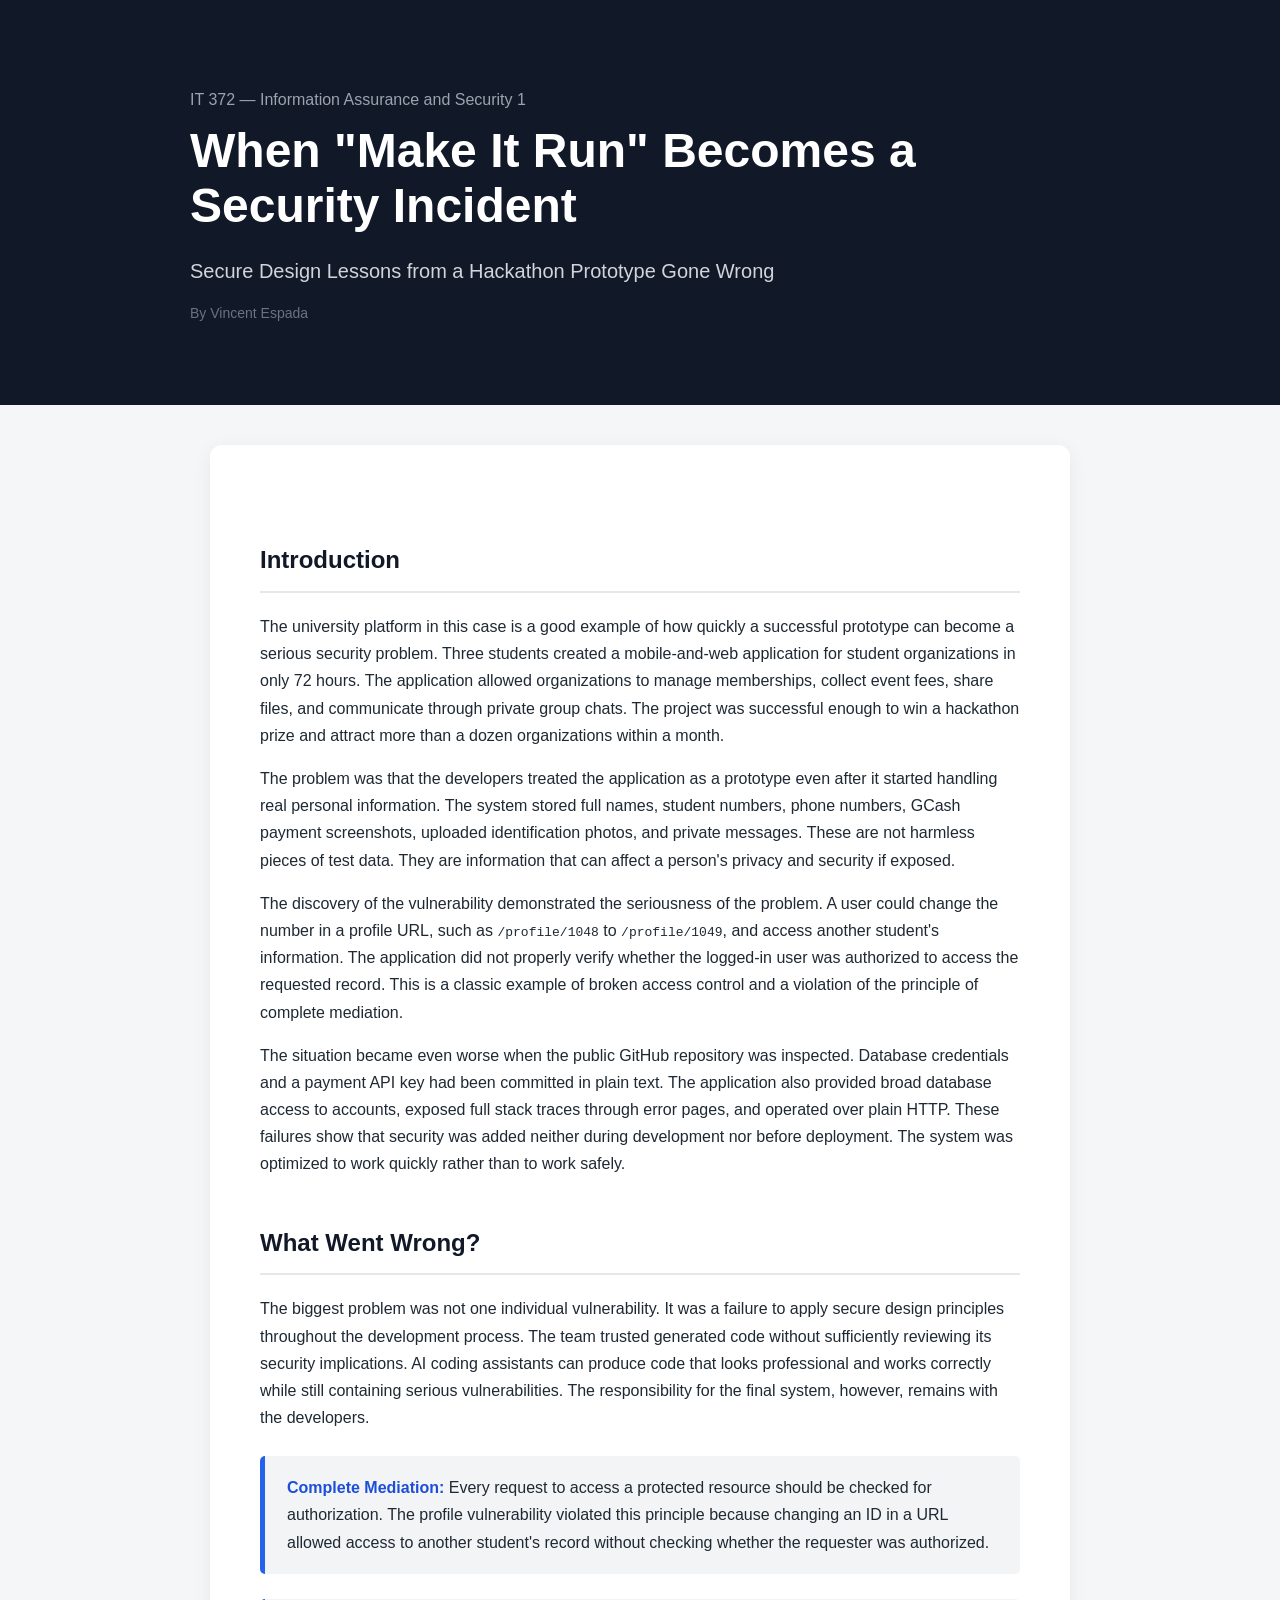
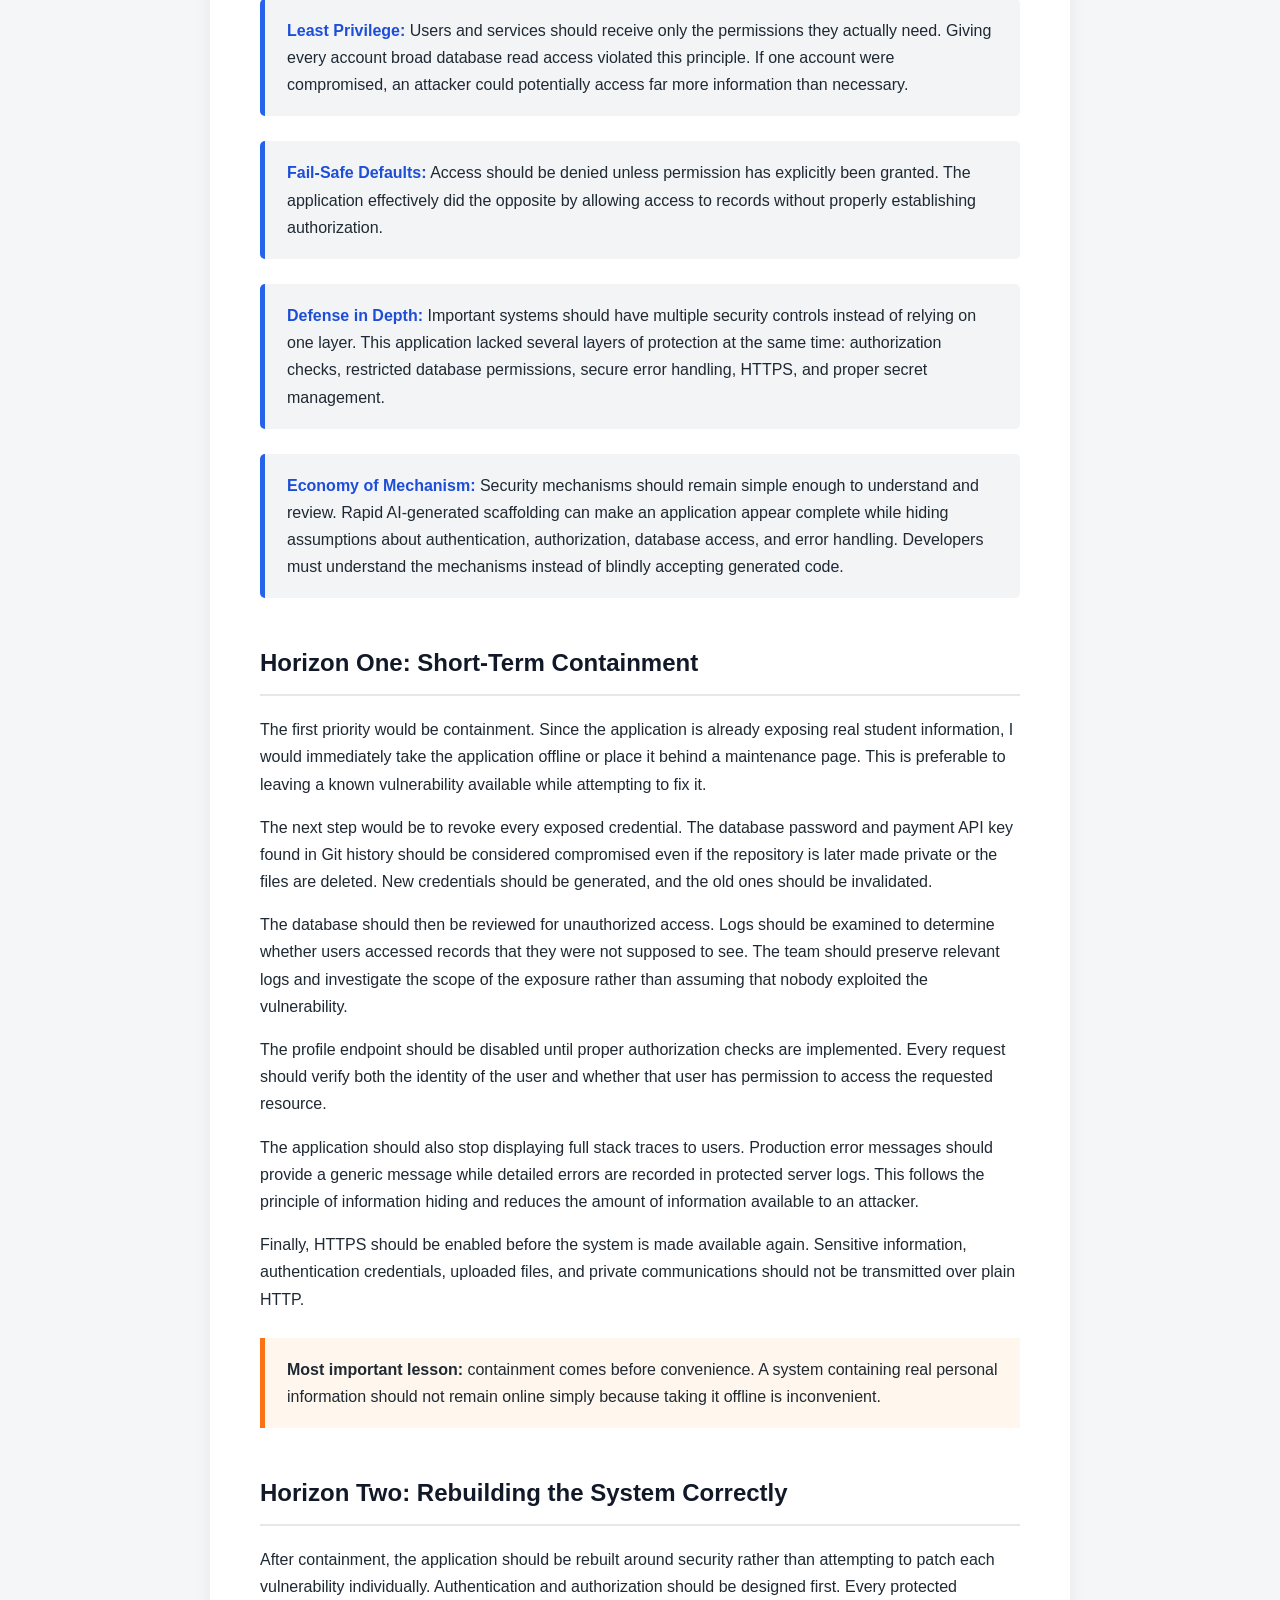
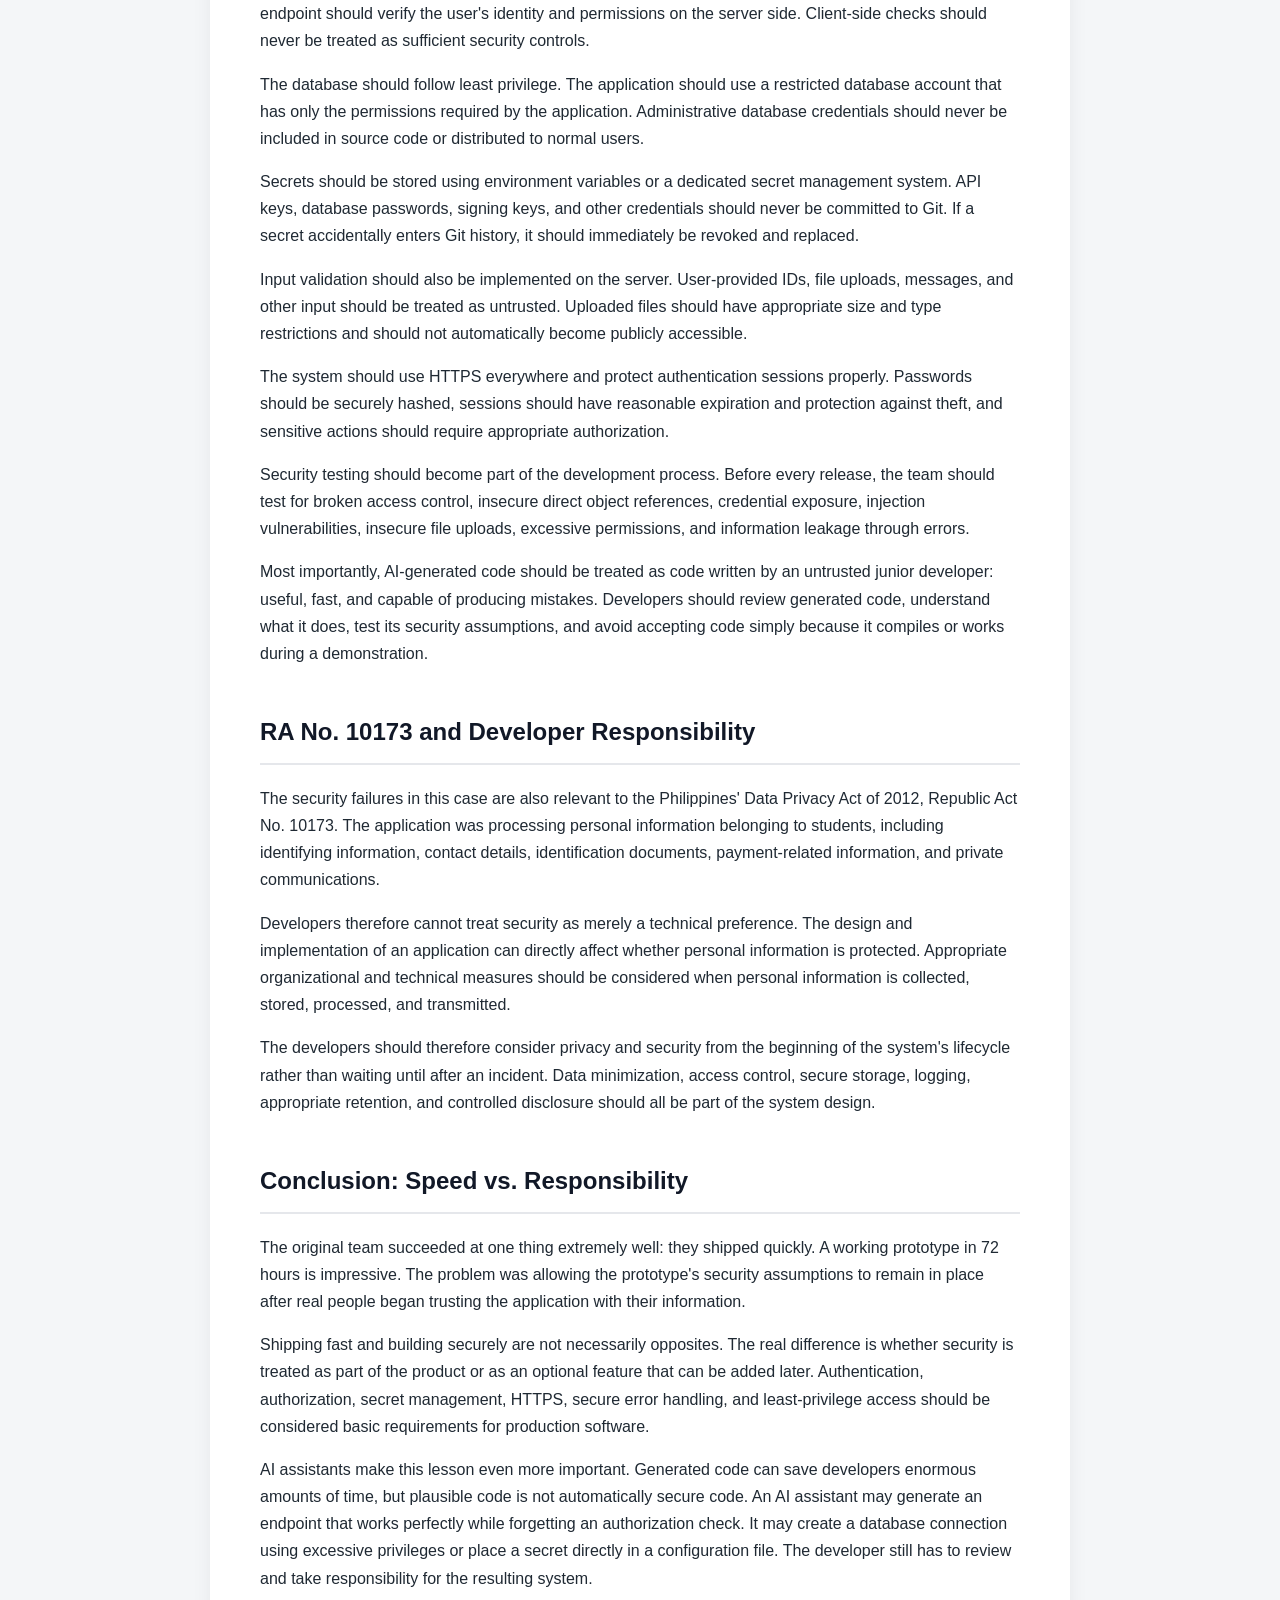
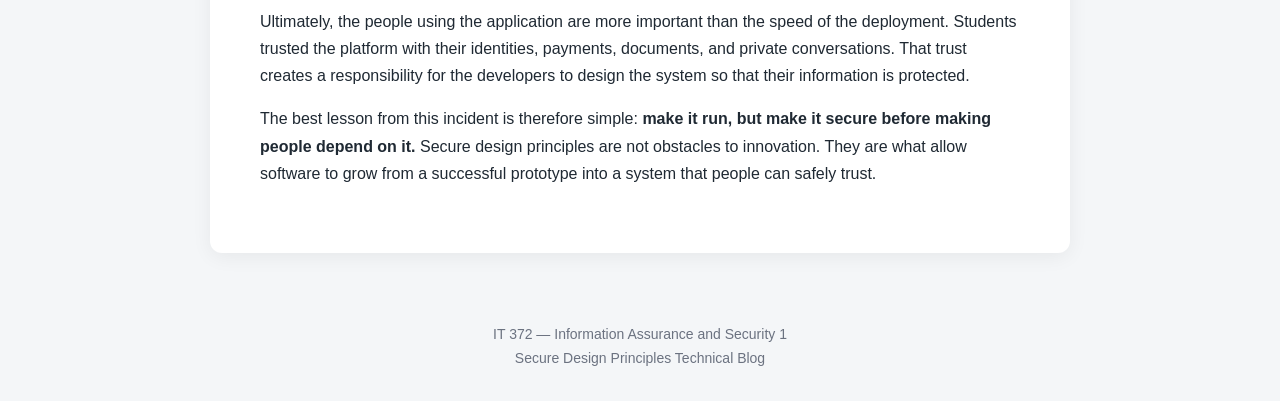
==== index.html @ 5c1b2c88 "Initial security blog" ====
<!DOCTYPE html>
<html lang="en">
<head>
    <meta charset="UTF-8">
    <meta name="viewport" content="width=device-width, initial-scale=1.0">

    <title>When "Make It Run" Becomes a Security Incident</title>

    <style>
        * {
            box-sizing: border-box;
        }

        body {
            margin: 0;
            font-family: Arial, Helvetica, sans-serif;
            background: #f4f6f8;
            color: #1f2933;
            line-height: 1.7;
        }

        header {
            background: #111827;
            color: white;
            padding: 70px 20px;
        }

        header .container {
            max-width: 900px;
            margin: auto;
        }

        header p {
            color: #9ca3af;
            margin-bottom: 10px;
        }

        h1 {
            font-size: 48px;
            line-height: 1.15;
            margin: 10px 0 20px;
        }

        header .subtitle {
            font-size: 20px;
            color: #d1d5db;
        }

        main {
            max-width: 900px;
            margin: 40px auto;
            padding: 0 20px;
        }

        article {
            background: white;
            padding: 50px;
            border-radius: 12px;
            box-shadow: 0 4px 20px rgba(0,0,0,0.06);
        }

        h2 {
            color: #111827;
            margin-top: 45px;
            border-bottom: 2px solid #e5e7eb;
            padding-bottom: 10px;
        }

        h3 {
            color: #374151;
            margin-top: 30px;
        }

        .principle {
            background: #f3f4f6;
            border-left: 5px solid #2563eb;
            padding: 18px 22px;
            margin: 25px 0;
            border-radius: 5px;
        }

        .principle strong {
            color: #1d4ed8;
        }

        .warning {
            background: #fff7ed;
            border-left: 5px solid #f97316;
            padding: 18px 22px;
            margin: 25px 0;
        }

        .author {
            color: #6b7280;
            font-size: 14px;
        }

        footer {
            text-align: center;
            padding: 30px;
            color: #6b7280;
            font-size: 14px;
        }

        @media (max-width: 700px) {
            h1 {
                font-size: 36px;
            }

            article {
                padding: 25px;
            }
        }
    </style>
</head>

<body>

<header>
    <div class="container">
        <p>IT 372 — Information Assurance and Security 1</p>

        <h1>When "Make It Run" Becomes a Security Incident</h1>

        <div class="subtitle">
            Secure Design Lessons from a Hackathon Prototype Gone Wrong
        </div>

        <p class="author">
            By Vincent Espada
        </p>
    </div>
</header>

<main>
<article>

<h2>Introduction</h2>

<p>
The university platform in this case is a good example of how quickly a successful
prototype can become a serious security problem. Three students created a
mobile-and-web application for student organizations in only 72 hours. The
application allowed organizations to manage memberships, collect event fees,
share files, and communicate through private group chats. The project was
successful enough to win a hackathon prize and attract more than a dozen
organizations within a month.
</p>

<p>
The problem was that the developers treated the application as a prototype even
after it started handling real personal information. The system stored full
names, student numbers, phone numbers, GCash payment screenshots, uploaded
identification photos, and private messages. These are not harmless pieces of
test data. They are information that can affect a person's privacy and security
if exposed.
</p>

<p>
The discovery of the vulnerability demonstrated the seriousness of the problem.
A user could change the number in a profile URL, such as
<code>/profile/1048</code> to <code>/profile/1049</code>, and access another
student's information. The application did not properly verify whether the
logged-in user was authorized to access the requested record. This is a classic
example of broken access control and a violation of the principle of complete
mediation.
</p>

<p>
The situation became even worse when the public GitHub repository was inspected.
Database credentials and a payment API key had been committed in plain text.
The application also provided broad database access to accounts, exposed full
stack traces through error pages, and operated over plain HTTP. These failures
show that security was added neither during development nor before deployment.
The system was optimized to work quickly rather than to work safely.
</p>

<h2>What Went Wrong?</h2>

<p>
The biggest problem was not one individual vulnerability. It was a failure to
apply secure design principles throughout the development process. The team
trusted generated code without sufficiently reviewing its security implications.
AI coding assistants can produce code that looks professional and works
correctly while still containing serious vulnerabilities. The responsibility
for the final system, however, remains with the developers.
</p>

<div class="principle">
    <strong>Complete Mediation:</strong>
    Every request to access a protected resource should be checked for
    authorization. The profile vulnerability violated this principle because
    changing an ID in a URL allowed access to another student's record without
    checking whether the requester was authorized.
</div>

<div class="principle">
    <strong>Least Privilege:</strong>
    Users and services should receive only the permissions they actually need.
    Giving every account broad database read access violated this principle.
    If one account were compromised, an attacker could potentially access far
    more information than necessary.
</div>

<div class="principle">
    <strong>Fail-Safe Defaults:</strong>
    Access should be denied unless permission has explicitly been granted.
    The application effectively did the opposite by allowing access to records
    without properly establishing authorization.
</div>

<div class="principle">
    <strong>Defense in Depth:</strong>
    Important systems should have multiple security controls instead of relying
    on one layer. This application lacked several layers of protection at the
    same time: authorization checks, restricted database permissions, secure
    error handling, HTTPS, and proper secret management.
</div>

<div class="principle">
    <strong>Economy of Mechanism:</strong>
    Security mechanisms should remain simple enough to understand and review.
    Rapid AI-generated scaffolding can make an application appear complete while
    hiding assumptions about authentication, authorization, database access,
    and error handling. Developers must understand the mechanisms instead of
    blindly accepting generated code.
</div>

<h2>Horizon One: Short-Term Containment</h2>

<p>
The first priority would be containment. Since the application is already
exposing real student information, I would immediately take the application
offline or place it behind a maintenance page. This is preferable to leaving a
known vulnerability available while attempting to fix it.
</p>

<p>
The next step would be to revoke every exposed credential. The database
password and payment API key found in Git history should be considered
compromised even if the repository is later made private or the files are
deleted. New credentials should be generated, and the old ones should be
invalidated.
</p>

<p>
The database should then be reviewed for unauthorized access. Logs should be
examined to determine whether users accessed records that they were not
supposed to see. The team should preserve relevant logs and investigate the
scope of the exposure rather than assuming that nobody exploited the
vulnerability.
</p>

<p>
The profile endpoint should be disabled until proper authorization checks are
implemented. Every request should verify both the identity of the user and
whether that user has permission to access the requested resource.
</p>

<p>
The application should also stop displaying full stack traces to users.
Production error messages should provide a generic message while detailed
errors are recorded in protected server logs. This follows the principle of
information hiding and reduces the amount of information available to an
attacker.
</p>

<p>
Finally, HTTPS should be enabled before the system is made available again.
Sensitive information, authentication credentials, uploaded files, and private
communications should not be transmitted over plain HTTP.
</p>

<div class="warning">
    <strong>Most important lesson:</strong>
    containment comes before convenience. A system containing real personal
    information should not remain online simply because taking it offline is
    inconvenient.
</div>

<h2>Horizon Two: Rebuilding the System Correctly</h2>

<p>
After containment, the application should be rebuilt around security rather
than attempting to patch each vulnerability individually. Authentication and
authorization should be designed first. Every protected endpoint should verify
the user's identity and permissions on the server side. Client-side checks
should never be treated as sufficient security controls.
</p>

<p>
The database should follow least privilege. The application should use a
restricted database account that has only the permissions required by the
application. Administrative database credentials should never be included in
source code or distributed to normal users.
</p>

<p>
Secrets should be stored using environment variables or a dedicated secret
management system. API keys, database passwords, signing keys, and other
credentials should never be committed to Git. If a secret accidentally enters
Git history, it should immediately be revoked and replaced.
</p>

<p>
Input validation should also be implemented on the server. User-provided IDs,
file uploads, messages, and other input should be treated as untrusted.
Uploaded files should have appropriate size and type restrictions and should
not automatically become publicly accessible.
</p>

<p>
The system should use HTTPS everywhere and protect authentication sessions
properly. Passwords should be securely hashed, sessions should have reasonable
expiration and protection against theft, and sensitive actions should require
appropriate authorization.
</p>

<p>
Security testing should become part of the development process. Before every
release, the team should test for broken access control, insecure direct object
references, credential exposure, injection vulnerabilities, insecure file
uploads, excessive permissions, and information leakage through errors.
</p>

<p>
Most importantly, AI-generated code should be treated as code written by an
untrusted junior developer: useful, fast, and capable of producing mistakes.
Developers should review generated code, understand what it does, test its
security assumptions, and avoid accepting code simply because it compiles or
works during a demonstration.
</p>

<h2>RA No. 10173 and Developer Responsibility</h2>

<p>
The security failures in this case are also relevant to the Philippines'
Data Privacy Act of 2012, Republic Act No. 10173. The application was processing
personal information belonging to students, including identifying information,
contact details, identification documents, payment-related information, and
private communications.
</p>

<p>
Developers therefore cannot treat security as merely a technical preference.
The design and implementation of an application can directly affect whether
personal information is protected. Appropriate organizational and technical
measures should be considered when personal information is collected, stored,
processed, and transmitted.
</p>

<p>
The developers should therefore consider privacy and security from the
beginning of the system's lifecycle rather than waiting until after an
incident. Data minimization, access control, secure storage, logging,
appropriate retention, and controlled disclosure should all be part of the
system design.
</p>

<h2>Conclusion: Speed vs. Responsibility</h2>

<p>
The original team succeeded at one thing extremely well: they shipped quickly.
A working prototype in 72 hours is impressive. The problem was allowing the
prototype's security assumptions to remain in place after real people began
trusting the application with their information.
</p>

<p>
Shipping fast and building securely are not necessarily opposites. The real
difference is whether security is treated as part of the product or as an
optional feature that can be added later. Authentication, authorization,
secret management, HTTPS, secure error handling, and least-privilege access
should be considered basic requirements for production software.
</p>

<p>
AI assistants make this lesson even more important. Generated code can save
developers enormous amounts of time, but plausible code is not automatically
secure code. An AI assistant may generate an endpoint that works perfectly
while forgetting an authorization check. It may create a database connection
using excessive privileges or place a secret directly in a configuration file.
The developer still has to review and take responsibility for the resulting
system.
</p>

<p>
Ultimately, the people using the application are more important than the speed
of the deployment. Students trusted the platform with their identities,
payments, documents, and private conversations. That trust creates a
responsibility for the developers to design the system so that their
information is protected.
</p>

<p>
The best lesson from this incident is therefore simple: <strong>make it run,
but make it secure before making people depend on it.</strong> Secure design
principles are not obstacles to innovation. They are what allow software to
grow from a successful prototype into a system that people can safely trust.
</p>

</article>
</main>

<footer>
    IT 372 — Information Assurance and Security 1<br>
    Secure Design Principles Technical Blog
</footer>

</body>
</html>
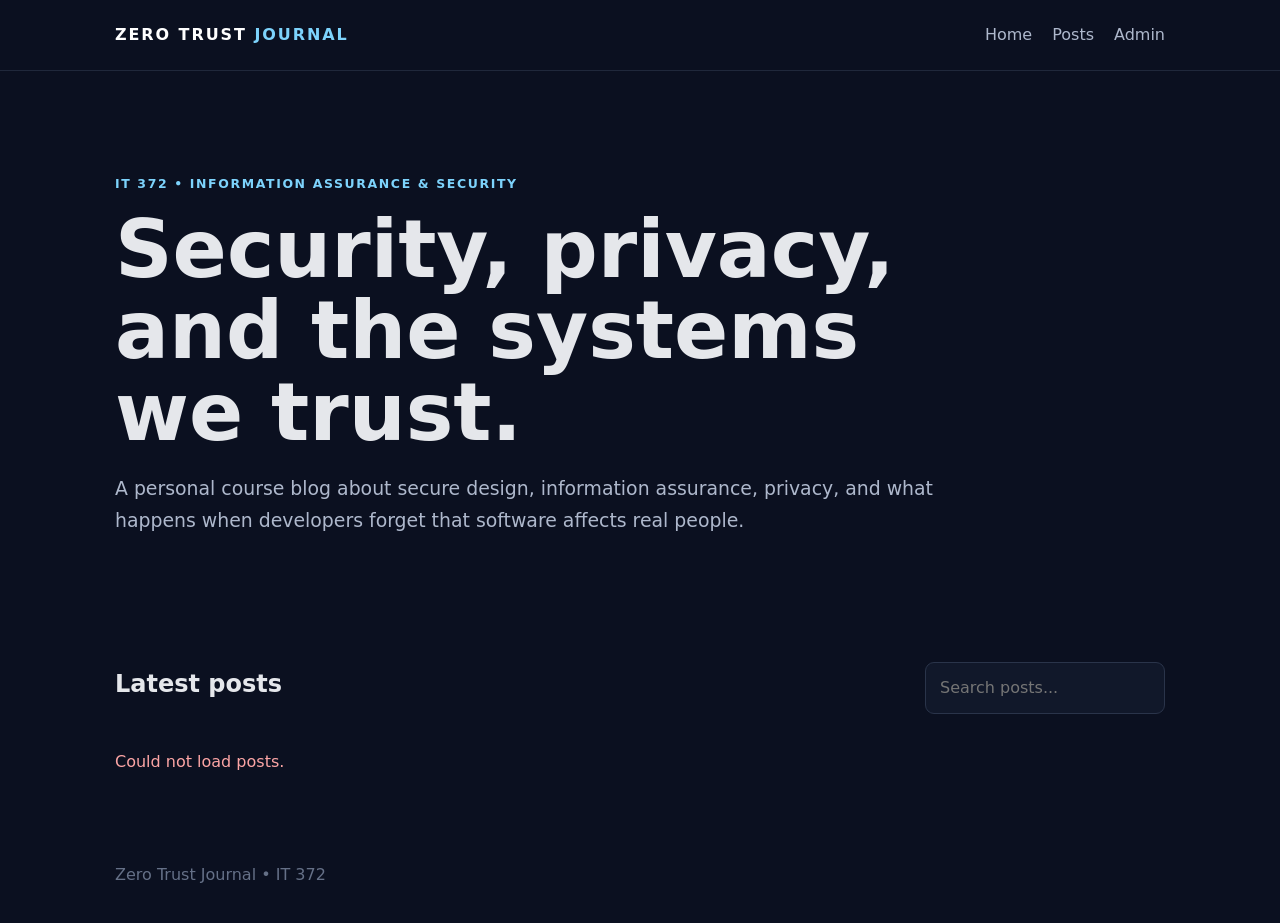
==== commit 2bd0eb12: "Build Zero Trust Journal blog" ====
--- a/index.html
+++ b/index.html
@@ -1,411 +1,68 @@
-<!DOCTYPE html>
+<!doctype html>
 <html lang="en">
 <head>
-    <meta charset="UTF-8">
-    <meta name="viewport" content="width=device-width, initial-scale=1.0">
-
-    <title>When "Make It Run" Becomes a Security Incident</title>
-
-    <style>
-        * {
-            box-sizing: border-box;
-        }
-
-        body {
-            margin: 0;
-            font-family: Arial, Helvetica, sans-serif;
-            background: #f4f6f8;
-            color: #1f2933;
-            line-height: 1.7;
-        }
-
-        header {
-            background: #111827;
-            color: white;
-            padding: 70px 20px;
-        }
-
-        header .container {
-            max-width: 900px;
-            margin: auto;
-        }
-
-        header p {
-            color: #9ca3af;
-            margin-bottom: 10px;
-        }
-
-        h1 {
-            font-size: 48px;
-            line-height: 1.15;
-            margin: 10px 0 20px;
-        }
-
-        header .subtitle {
-            font-size: 20px;
-            color: #d1d5db;
-        }
-
-        main {
-            max-width: 900px;
-            margin: 40px auto;
-            padding: 0 20px;
-        }
-
-        article {
-            background: white;
-            padding: 50px;
-            border-radius: 12px;
-            box-shadow: 0 4px 20px rgba(0,0,0,0.06);
-        }
-
-        h2 {
-            color: #111827;
-            margin-top: 45px;
-            border-bottom: 2px solid #e5e7eb;
-            padding-bottom: 10px;
-        }
-
-        h3 {
-            color: #374151;
-            margin-top: 30px;
-        }
-
-        .principle {
-            background: #f3f4f6;
-            border-left: 5px solid #2563eb;
-            padding: 18px 22px;
-            margin: 25px 0;
-            border-radius: 5px;
-        }
-
-        .principle strong {
-            color: #1d4ed8;
-        }
-
-        .warning {
-            background: #fff7ed;
-            border-left: 5px solid #f97316;
-            padding: 18px 22px;
-            margin: 25px 0;
-        }
-
-        .author {
-            color: #6b7280;
-            font-size: 14px;
-        }
-
-        footer {
-            text-align: center;
-            padding: 30px;
-            color: #6b7280;
-            font-size: 14px;
-        }
-
-        @media (max-width: 700px) {
-            h1 {
-                font-size: 36px;
-            }
-
-            article {
-                padding: 25px;
-            }
-        }
-    </style>
+  <meta charset="utf-8">
+  <meta name="viewport" content="width=device-width,initial-scale=1">
+  <title>Zero Trust Journal</title>
+  <meta name="description" content="Vincent's IT 372 Information Assurance and Security blog.">
+  <link rel="stylesheet" href="style.css">
 </head>
-
 <body>
 
-<header>
-    <div class="container">
-        <p>IT 372 — Information Assurance and Security 1</p>
+<header class="site-header">
+  <div class="wrap nav">
+    <a class="brand" href="/">ZERO TRUST <span>JOURNAL</span></a>
 
-        <h1>When "Make It Run" Becomes a Security Incident</h1>
-
-        <div class="subtitle">
-            Secure Design Lessons from a Hackathon Prototype Gone Wrong
-        </div>
-
-        <p class="author">
-            By Vincent Espada
-        </p>
-    </div>
+    <nav>
+      <a href="/">Home</a>
+      <a href="#posts">Posts</a>
+      <a href="/admin.html">Admin</a>
+    </nav>
+  </div>
 </header>
 
-<main>
-<article>
+<main class="wrap">
 
-<h2>Introduction</h2>
+<section class="hero">
+  <p class="eyebrow">IT 372 • INFORMATION ASSURANCE & SECURITY</p>
 
-<p>
-The university platform in this case is a good example of how quickly a successful
-prototype can become a serious security problem. Three students created a
-mobile-and-web application for student organizations in only 72 hours. The
-application allowed organizations to manage memberships, collect event fees,
-share files, and communicate through private group chats. The project was
-successful enough to win a hackathon prize and attract more than a dozen
-organizations within a month.
-</p>
+  <h1>
+    Security, privacy, and the systems we trust.
+  </h1>
 
-<p>
-The problem was that the developers treated the application as a prototype even
-after it started handling real personal information. The system stored full
-names, student numbers, phone numbers, GCash payment screenshots, uploaded
-identification photos, and private messages. These are not harmless pieces of
-test data. They are information that can affect a person's privacy and security
-if exposed.
-</p>
+  <p class="lead">
+    A personal course blog about secure design, information assurance,
+    privacy, and what happens when developers forget that software
+    affects real people.
+  </p>
+</section>
 
-<p>
-The discovery of the vulnerability demonstrated the seriousness of the problem.
-A user could change the number in a profile URL, such as
-<code>/profile/1048</code> to <code>/profile/1049</code>, and access another
-student's information. The application did not properly verify whether the
-logged-in user was authorized to access the requested record. This is a classic
-example of broken access control and a violation of the principle of complete
-mediation.
-</p>
+<section id="posts">
 
-<p>
-The situation became even worse when the public GitHub repository was inspected.
-Database credentials and a payment API key had been committed in plain text.
-The application also provided broad database access to accounts, exposed full
-stack traces through error pages, and operated over plain HTTP. These failures
-show that security was added neither during development nor before deployment.
-The system was optimized to work quickly rather than to work safely.
-</p>
+  <div class="section-head">
+    <h2>Latest posts</h2>
 
-<h2>What Went Wrong?</h2>
+    <input
+      id="search"
+      type="search"
+      placeholder="Search posts..."
+      aria-label="Search posts"
+    >
+  </div>
 
-<p>
-The biggest problem was not one individual vulnerability. It was a failure to
-apply secure design principles throughout the development process. The team
-trusted generated code without sufficiently reviewing its security implications.
-AI coding assistants can produce code that looks professional and works
-correctly while still containing serious vulnerabilities. The responsibility
-for the final system, however, remains with the developers.
-</p>
+  <div id="post-list" class="post-grid">
+    <p class="muted">Loading posts…</p>
+  </div>
 
-<div class="principle">
-    <strong>Complete Mediation:</strong>
-    Every request to access a protected resource should be checked for
-    authorization. The profile vulnerability violated this principle because
-    changing an ID in a URL allowed access to another student's record without
-    checking whether the requester was authorized.
-</div>
+</section>
 
-<div class="principle">
-    <strong>Least Privilege:</strong>
-    Users and services should receive only the permissions they actually need.
-    Giving every account broad database read access violated this principle.
-    If one account were compromised, an attacker could potentially access far
-    more information than necessary.
-</div>
-
-<div class="principle">
-    <strong>Fail-Safe Defaults:</strong>
-    Access should be denied unless permission has explicitly been granted.
-    The application effectively did the opposite by allowing access to records
-    without properly establishing authorization.
-</div>
-
-<div class="principle">
-    <strong>Defense in Depth:</strong>
-    Important systems should have multiple security controls instead of relying
-    on one layer. This application lacked several layers of protection at the
-    same time: authorization checks, restricted database permissions, secure
-    error handling, HTTPS, and proper secret management.
-</div>
-
-<div class="principle">
-    <strong>Economy of Mechanism:</strong>
-    Security mechanisms should remain simple enough to understand and review.
-    Rapid AI-generated scaffolding can make an application appear complete while
-    hiding assumptions about authentication, authorization, database access,
-    and error handling. Developers must understand the mechanisms instead of
-    blindly accepting generated code.
-</div>
-
-<h2>Horizon One: Short-Term Containment</h2>
-
-<p>
-The first priority would be containment. Since the application is already
-exposing real student information, I would immediately take the application
-offline or place it behind a maintenance page. This is preferable to leaving a
-known vulnerability available while attempting to fix it.
-</p>
-
-<p>
-The next step would be to revoke every exposed credential. The database
-password and payment API key found in Git history should be considered
-compromised even if the repository is later made private or the files are
-deleted. New credentials should be generated, and the old ones should be
-invalidated.
-</p>
-
-<p>
-The database should then be reviewed for unauthorized access. Logs should be
-examined to determine whether users accessed records that they were not
-supposed to see. The team should preserve relevant logs and investigate the
-scope of the exposure rather than assuming that nobody exploited the
-vulnerability.
-</p>
-
-<p>
-The profile endpoint should be disabled until proper authorization checks are
-implemented. Every request should verify both the identity of the user and
-whether that user has permission to access the requested resource.
-</p>
-
-<p>
-The application should also stop displaying full stack traces to users.
-Production error messages should provide a generic message while detailed
-errors are recorded in protected server logs. This follows the principle of
-information hiding and reduces the amount of information available to an
-attacker.
-</p>
-
-<p>
-Finally, HTTPS should be enabled before the system is made available again.
-Sensitive information, authentication credentials, uploaded files, and private
-communications should not be transmitted over plain HTTP.
-</p>
-
-<div class="warning">
-    <strong>Most important lesson:</strong>
-    containment comes before convenience. A system containing real personal
-    information should not remain online simply because taking it offline is
-    inconvenient.
-</div>
-
-<h2>Horizon Two: Rebuilding the System Correctly</h2>
-
-<p>
-After containment, the application should be rebuilt around security rather
-than attempting to patch each vulnerability individually. Authentication and
-authorization should be designed first. Every protected endpoint should verify
-the user's identity and permissions on the server side. Client-side checks
-should never be treated as sufficient security controls.
-</p>
-
-<p>
-The database should follow least privilege. The application should use a
-restricted database account that has only the permissions required by the
-application. Administrative database credentials should never be included in
-source code or distributed to normal users.
-</p>
-
-<p>
-Secrets should be stored using environment variables or a dedicated secret
-management system. API keys, database passwords, signing keys, and other
-credentials should never be committed to Git. If a secret accidentally enters
-Git history, it should immediately be revoked and replaced.
-</p>
-
-<p>
-Input validation should also be implemented on the server. User-provided IDs,
-file uploads, messages, and other input should be treated as untrusted.
-Uploaded files should have appropriate size and type restrictions and should
-not automatically become publicly accessible.
-</p>
-
-<p>
-The system should use HTTPS everywhere and protect authentication sessions
-properly. Passwords should be securely hashed, sessions should have reasonable
-expiration and protection against theft, and sensitive actions should require
-appropriate authorization.
-</p>
-
-<p>
-Security testing should become part of the development process. Before every
-release, the team should test for broken access control, insecure direct object
-references, credential exposure, injection vulnerabilities, insecure file
-uploads, excessive permissions, and information leakage through errors.
-</p>
-
-<p>
-Most importantly, AI-generated code should be treated as code written by an
-untrusted junior developer: useful, fast, and capable of producing mistakes.
-Developers should review generated code, understand what it does, test its
-security assumptions, and avoid accepting code simply because it compiles or
-works during a demonstration.
-</p>
-
-<h2>RA No. 10173 and Developer Responsibility</h2>
-
-<p>
-The security failures in this case are also relevant to the Philippines'
-Data Privacy Act of 2012, Republic Act No. 10173. The application was processing
-personal information belonging to students, including identifying information,
-contact details, identification documents, payment-related information, and
-private communications.
-</p>
-
-<p>
-Developers therefore cannot treat security as merely a technical preference.
-The design and implementation of an application can directly affect whether
-personal information is protected. Appropriate organizational and technical
-measures should be considered when personal information is collected, stored,
-processed, and transmitted.
-</p>
-
-<p>
-The developers should therefore consider privacy and security from the
-beginning of the system's lifecycle rather than waiting until after an
-incident. Data minimization, access control, secure storage, logging,
-appropriate retention, and controlled disclosure should all be part of the
-system design.
-</p>
-
-<h2>Conclusion: Speed vs. Responsibility</h2>
-
-<p>
-The original team succeeded at one thing extremely well: they shipped quickly.
-A working prototype in 72 hours is impressive. The problem was allowing the
-prototype's security assumptions to remain in place after real people began
-trusting the application with their information.
-</p>
-
-<p>
-Shipping fast and building securely are not necessarily opposites. The real
-difference is whether security is treated as part of the product or as an
-optional feature that can be added later. Authentication, authorization,
-secret management, HTTPS, secure error handling, and least-privilege access
-should be considered basic requirements for production software.
-</p>
-
-<p>
-AI assistants make this lesson even more important. Generated code can save
-developers enormous amounts of time, but plausible code is not automatically
-secure code. An AI assistant may generate an endpoint that works perfectly
-while forgetting an authorization check. It may create a database connection
-using excessive privileges or place a secret directly in a configuration file.
-The developer still has to review and take responsibility for the resulting
-system.
-</p>
-
-<p>
-Ultimately, the people using the application are more important than the speed
-of the deployment. Students trusted the platform with their identities,
-payments, documents, and private conversations. That trust creates a
-responsibility for the developers to design the system so that their
-information is protected.
-</p>
-
-<p>
-The best lesson from this incident is therefore simple: <strong>make it run,
-but make it secure before making people depend on it.</strong> Secure design
-principles are not obstacles to innovation. They are what allow software to
-grow from a successful prototype into a system that people can safely trust.
-</p>
-
-</article>
 </main>
 
-<footer>
-    IT 372 — Information Assurance and Security 1<br>
-    Secure Design Principles Technical Blog
+<footer class="wrap footer">
+  Zero Trust Journal • IT 372
 </footer>
+
+<script src="app.js"></script>
 
 </body>
 </html>
--- a/style.css
+++ b/style.css
@@ -0,0 +1,300 @@
+* {
+  box-sizing: border-box;
+}
+
+body {
+  margin: 0;
+  background: #0b1020;
+  color: #e5e7eb;
+  font-family:
+    Inter,
+    ui-sans-serif,
+    system-ui,
+    -apple-system,
+    BlinkMacSystemFont,
+    "Segoe UI",
+    sans-serif;
+  line-height: 1.7;
+}
+
+.wrap {
+  width: min(1050px, calc(100% - 36px));
+  margin: auto;
+}
+
+.site-header {
+  border-bottom: 1px solid #20283b;
+  background: #0b1020;
+  position: sticky;
+  top: 0;
+  z-index: 5;
+}
+
+.nav {
+  min-height: 70px;
+  display: flex;
+  align-items: center;
+  justify-content: space-between;
+  gap: 20px;
+}
+
+.brand {
+  color: white;
+  text-decoration: none;
+  font-weight: 900;
+  letter-spacing: .12em;
+}
+
+.brand span {
+  color: #7dd3fc;
+}
+
+.nav nav {
+  display: flex;
+  gap: 20px;
+}
+
+.nav nav a {
+  color: #aeb8cc;
+  text-decoration: none;
+}
+
+.nav nav a:hover {
+  color: white;
+}
+
+.hero {
+  padding: 90px 0 70px;
+  max-width: 820px;
+}
+
+.eyebrow {
+  color: #7dd3fc;
+  font-size: .78rem;
+  font-weight: 800;
+  letter-spacing: .13em;
+}
+
+.hero h1 {
+  font-size: clamp(2.5rem, 7vw, 5rem);
+  line-height: 1.02;
+  margin: 14px 0;
+}
+
+.lead {
+  font-size: 1.18rem;
+  color: #aeb8cc;
+}
+
+.section-head {
+  display: flex;
+  align-items: center;
+  justify-content: space-between;
+  gap: 20px;
+  margin: 30px 0 18px;
+}
+
+.section-head h2 {
+  margin: 0;
+}
+
+.section-head input {
+  background: #11182a;
+  border: 1px solid #2a344a;
+  color: white;
+  padding: 11px 14px;
+  border-radius: 9px;
+  width: 240px;
+}
+
+.post-grid {
+  display: grid;
+  grid-template-columns:
+    repeat(auto-fit, minmax(280px, 1fr));
+  gap: 18px;
+}
+
+.card,
+.panel {
+  background: #11182a;
+  border: 1px solid #202b40;
+  border-radius: 14px;
+  padding: 24px;
+}
+
+.card {
+  transition: .15s;
+}
+
+.card:hover {
+  transform: translateY(-2px);
+  border-color: #3b82f6;
+}
+
+.card a {
+  color: white;
+  text-decoration: none;
+}
+
+.card h3 {
+  margin: 8px 0;
+  font-size: 1.35rem;
+  line-height: 1.3;
+}
+
+.meta,
+.muted {
+  color: #8995aa;
+}
+
+.tag {
+  color: #7dd3fc;
+  font-size: .78rem;
+  font-weight: 700;
+  text-transform: uppercase;
+  letter-spacing: .08em;
+}
+
+.footer {
+  padding: 70px 0 35px;
+  color: #657087;
+}
+
+.post-page {
+  max-width: 800px;
+  padding: 70px 0;
+}
+
+.post-page h1 {
+  font-size: clamp(2.3rem, 6vw, 4.2rem);
+  line-height: 1.08;
+}
+
+.post-content {
+  white-space: pre-wrap;
+  font-size: 1.08rem;
+  color: #cdd5e1;
+}
+
+.admin {
+  padding: 55px 0;
+}
+
+.admin h1 {
+  margin-top: 0;
+}
+
+.admin-layout {
+  display: grid;
+  grid-template-columns: 280px 1fr;
+  gap: 18px;
+}
+
+.post-item {
+  padding: 12px;
+  border-bottom: 1px solid #273149;
+  cursor: pointer;
+}
+
+.post-item:last-child {
+  border: 0;
+}
+
+.post-item:hover {
+  background: #172036;
+}
+
+.post-item strong {
+  display: block;
+}
+
+.post-item small {
+  color: #8995aa;
+}
+
+.two {
+  display: grid;
+  grid-template-columns: 1fr 1fr;
+  gap: 14px;
+}
+
+label {
+  display: block;
+  font-weight: 700;
+  margin: 14px 0;
+}
+
+input,
+textarea {
+  display: block;
+  width: 100%;
+  margin-top: 7px;
+  background: #0b1020;
+  color: white;
+  border: 1px solid #2a344a;
+  border-radius: 8px;
+  padding: 11px;
+  font: inherit;
+}
+
+button {
+  border: 0;
+  border-radius: 8px;
+  background: #38bdf8;
+  color: #07111f;
+  font-weight: 800;
+  padding: 11px 16px;
+  cursor: pointer;
+}
+
+button.secondary {
+  background: #273149;
+  color: #e5e7eb;
+}
+
+button.danger {
+  background: #ef4444;
+  color: white;
+}
+
+.actions {
+  display: flex;
+  gap: 10px;
+  flex-wrap: wrap;
+}
+
+.error {
+  color: #fca5a5;
+}
+
+.hidden {
+  display: none;
+}
+
+@media (max-width: 700px) {
+
+  .nav {
+    align-items: flex-start;
+    padding: 15px 0;
+    flex-direction: column;
+  }
+
+  .hero {
+    padding-top: 55px;
+  }
+
+  .section-head {
+    align-items: stretch;
+    flex-direction: column;
+  }
+
+  .section-head input {
+    width: 100%;
+  }
+
+  .admin-layout,
+  .two {
+    grid-template-columns: 1fr;
+  }
+
+}
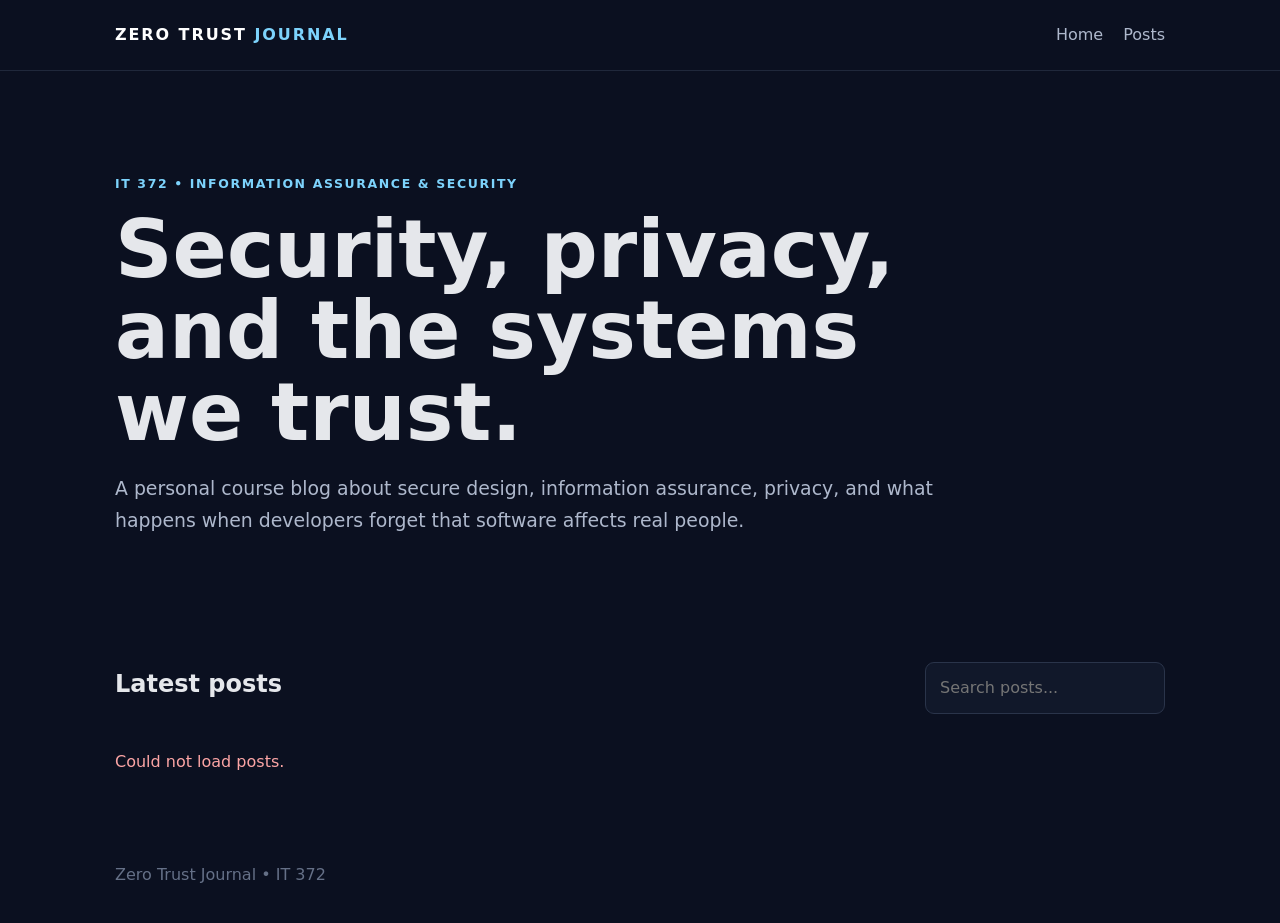
==== commit d8a25d83: "Hide admin link from public navigation" ====
--- a/index.html
+++ b/index.html
@@ -16,7 +16,6 @@
     <nav>
       <a href="/">Home</a>
       <a href="#posts">Posts</a>
-      <a href="/admin.html">Admin</a>
     </nav>
   </div>
 </header>
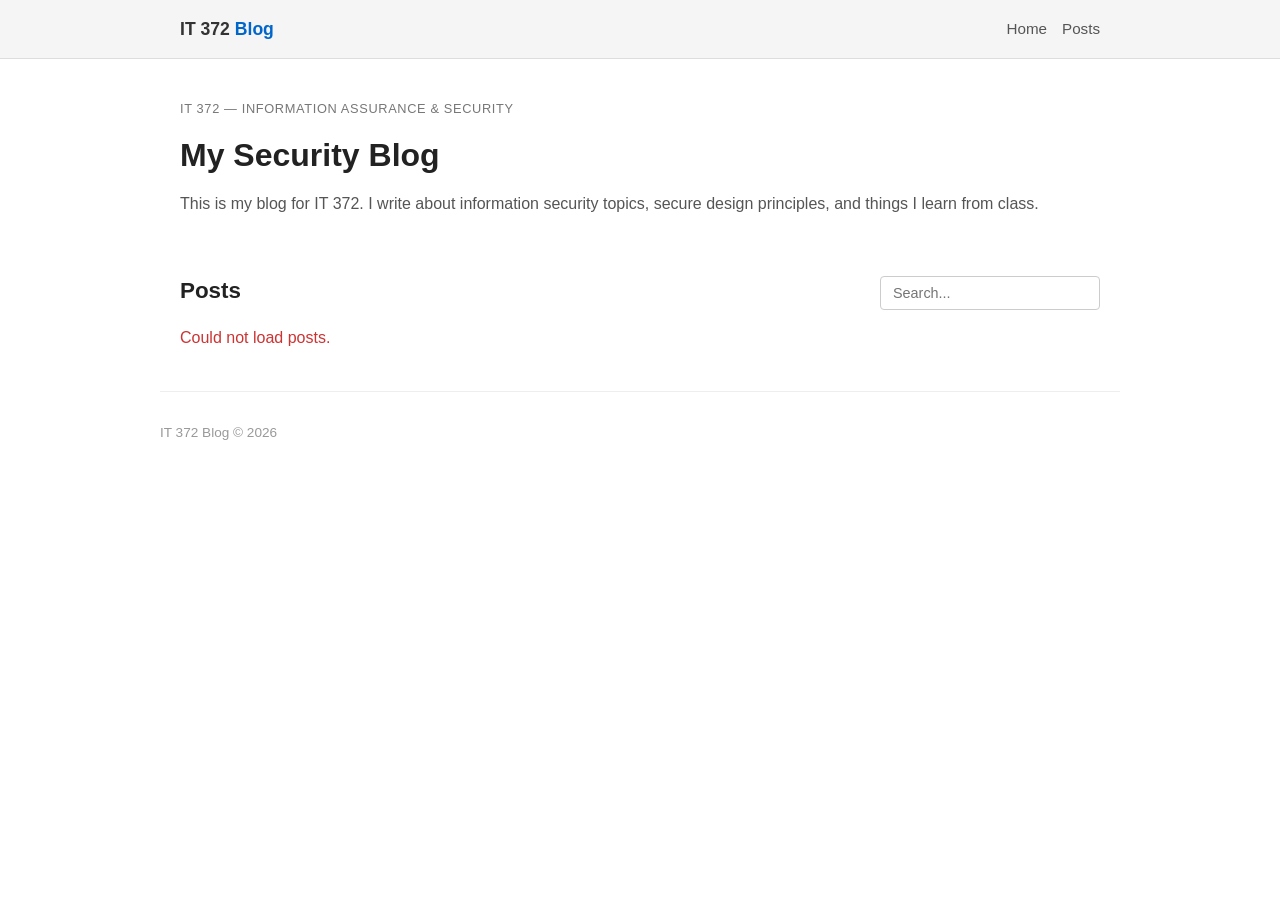
==== commit c3b50273: "refactor: modernize JavaScript code style and remove setup script" ====
--- a/index.html
+++ b/index.html
@@ -2,17 +2,16 @@
 <html lang="en">
 <head>
   <meta charset="utf-8">
-  <meta name="viewport" content="width=device-width,initial-scale=1">
-  <title>Zero Trust Journal</title>
-  <meta name="description" content="Vincent's IT 372 Information Assurance and Security blog.">
+  <meta name="viewport" content="width=device-width, initial-scale=1">
+  <title>IT 372 Blog - Vincent</title>
+  <meta name="description" content="My blog for IT 372 Information Assurance and Security.">
   <link rel="stylesheet" href="style.css">
 </head>
 <body>
 
 <header class="site-header">
   <div class="wrap nav">
-    <a class="brand" href="/">ZERO TRUST <span>JOURNAL</span></a>
-
+    <a class="brand" href="/">IT 372 <span>Blog</span></a>
     <nav>
       <a href="/">Home</a>
       <a href="#posts">Posts</a>
@@ -22,43 +21,35 @@
 
 <main class="wrap">
 
-<section class="hero">
-  <p class="eyebrow">IT 372 • INFORMATION ASSURANCE & SECURITY</p>
+  <section class="hero">
+    <p class="eyebrow">IT 372 — Information Assurance & Security</p>
+    <h1>My Security Blog</h1>
+    <p class="lead">
+      This is my blog for IT 372. I write about information security topics,
+      secure design principles, and things I learn from class.
+    </p>
+  </section>
 
-  <h1>
-    Security, privacy, and the systems we trust.
-  </h1>
+  <section id="posts">
+    <div class="section-head">
+      <h2>Posts</h2>
+      <input
+        id="search"
+        type="search"
+        placeholder="Search..."
+        aria-label="Search posts"
+      >
+    </div>
 
-  <p class="lead">
-    A personal course blog about secure design, information assurance,
-    privacy, and what happens when developers forget that software
-    affects real people.
-  </p>
-</section>
-
-<section id="posts">
-
-  <div class="section-head">
-    <h2>Latest posts</h2>
-
-    <input
-      id="search"
-      type="search"
-      placeholder="Search posts..."
-      aria-label="Search posts"
-    >
-  </div>
-
-  <div id="post-list" class="post-grid">
-    <p class="muted">Loading posts…</p>
-  </div>
-
-</section>
+    <div id="post-list" class="post-grid">
+      <p class="muted">Loading posts...</p>
+    </div>
+  </section>
 
 </main>
 
 <footer class="wrap footer">
-  Zero Trust Journal • IT 372
+  IT 372 Blog &copy; 2026
 </footer>
 
 <script src="app.js"></script>
--- a/style.css
+++ b/style.css
@@ -1,270 +1,323 @@
 * {
   box-sizing: border-box;
+  margin: 0;
+  padding: 0;
 }
 
 body {
-  margin: 0;
-  background: #0b1020;
-  color: #e5e7eb;
-  font-family:
-    Inter,
-    ui-sans-serif,
-    system-ui,
-    -apple-system,
-    BlinkMacSystemFont,
-    "Segoe UI",
-    sans-serif;
-  line-height: 1.7;
+  font-family: Arial, Helvetica, sans-serif;
+  line-height: 1.6;
+  color: #333;
+  background: #fff;
+}
+
+a {
+  color: #0066cc;
+}
+
+a:hover {
+  text-decoration: underline;
 }
 
 .wrap {
-  width: min(1050px, calc(100% - 36px));
-  margin: auto;
-}
-
+  max-width: 960px;
+  margin: 0 auto;
+  padding: 0 20px;
+}
+
+/* header */
 .site-header {
-  border-bottom: 1px solid #20283b;
-  background: #0b1020;
-  position: sticky;
-  top: 0;
-  z-index: 5;
+  background: #f5f5f5;
+  border-bottom: 1px solid #ddd;
+  padding: 15px 0;
 }
 
 .nav {
-  min-height: 70px;
   display: flex;
   align-items: center;
   justify-content: space-between;
-  gap: 20px;
 }
 
 .brand {
-  color: white;
+  font-size: 1.1rem;
+  font-weight: bold;
+  color: #333;
   text-decoration: none;
-  font-weight: 900;
-  letter-spacing: .12em;
 }
 
 .brand span {
-  color: #7dd3fc;
+  color: #0066cc;
 }
 
 .nav nav {
   display: flex;
-  gap: 20px;
+  gap: 15px;
 }
 
 .nav nav a {
-  color: #aeb8cc;
+  color: #555;
   text-decoration: none;
+  font-size: 0.95rem;
 }
 
 .nav nav a:hover {
-  color: white;
-}
-
+  color: #0066cc;
+}
+
+/* hero */
 .hero {
-  padding: 90px 0 70px;
-  max-width: 820px;
+  padding: 40px 0 30px;
 }
 
 .eyebrow {
-  color: #7dd3fc;
-  font-size: .78rem;
-  font-weight: 800;
-  letter-spacing: .13em;
+  font-size: 0.8rem;
+  color: #777;
+  text-transform: uppercase;
+  letter-spacing: 0.05em;
+  margin-bottom: 5px;
 }
 
 .hero h1 {
-  font-size: clamp(2.5rem, 7vw, 5rem);
-  line-height: 1.02;
-  margin: 14px 0;
+  font-size: 2rem;
+  margin: 10px 0;
+  color: #222;
 }
 
 .lead {
-  font-size: 1.18rem;
-  color: #aeb8cc;
-}
-
+  font-size: 1rem;
+  color: #555;
+}
+
+/* section head / search */
 .section-head {
   display: flex;
   align-items: center;
   justify-content: space-between;
-  gap: 20px;
-  margin: 30px 0 18px;
+  margin: 25px 0 15px;
+  gap: 15px;
+  flex-wrap: wrap;
 }
 
 .section-head h2 {
-  margin: 0;
+  font-size: 1.4rem;
+  color: #222;
 }
 
 .section-head input {
-  background: #11182a;
-  border: 1px solid #2a344a;
-  color: white;
-  padding: 11px 14px;
-  border-radius: 9px;
-  width: 240px;
-}
-
+  padding: 8px 12px;
+  border: 1px solid #ccc;
+  border-radius: 4px;
+  font-size: 0.9rem;
+  width: 220px;
+}
+
+/* post grid */
 .post-grid {
   display: grid;
-  grid-template-columns:
-    repeat(auto-fit, minmax(280px, 1fr));
-  gap: 18px;
-}
-
-.card,
-.panel {
-  background: #11182a;
-  border: 1px solid #202b40;
-  border-radius: 14px;
-  padding: 24px;
+  grid-template-columns: repeat(auto-fill, minmax(280px, 1fr));
+  gap: 15px;
+  margin-bottom: 40px;
 }
 
 .card {
-  transition: .15s;
+  border: 1px solid #ddd;
+  border-radius: 6px;
+  padding: 18px;
+  background: #fafafa;
 }
 
 .card:hover {
-  transform: translateY(-2px);
-  border-color: #3b82f6;
+  border-color: #aaa;
 }
 
 .card a {
-  color: white;
+  color: #222;
   text-decoration: none;
 }
 
+.card a:hover {
+  text-decoration: underline;
+}
+
 .card h3 {
-  margin: 8px 0;
-  font-size: 1.35rem;
-  line-height: 1.3;
+  margin: 6px 0;
+  font-size: 1.15rem;
+}
+
+.tag {
+  font-size: 0.75rem;
+  color: #0066cc;
+  font-weight: bold;
+  text-transform: uppercase;
 }
 
 .meta,
 .muted {
-  color: #8995aa;
-}
-
-.tag {
-  color: #7dd3fc;
-  font-size: .78rem;
-  font-weight: 700;
-  text-transform: uppercase;
-  letter-spacing: .08em;
-}
-
+  color: #888;
+  font-size: 0.9rem;
+}
+
+.meta a {
+  color: #0066cc;
+}
+
+/* footer */
 .footer {
-  padding: 70px 0 35px;
-  color: #657087;
-}
-
+  padding: 30px 0;
+  color: #999;
+  font-size: 0.85rem;
+  border-top: 1px solid #eee;
+  margin-top: 20px;
+}
+
+/* single post page */
 .post-page {
-  max-width: 800px;
-  padding: 70px 0;
+  max-width: 750px;
+  padding: 40px 0;
 }
 
 .post-page h1 {
-  font-size: clamp(2.3rem, 6vw, 4.2rem);
-  line-height: 1.08;
+  font-size: 1.8rem;
+  line-height: 1.2;
+  margin-bottom: 5px;
 }
 
 .post-content {
   white-space: pre-wrap;
-  font-size: 1.08rem;
-  color: #cdd5e1;
-}
-
+  font-size: 1rem;
+  color: #444;
+  line-height: 1.7;
+}
+
+.post-content h1,
+.post-content h2,
+.post-content h3 {
+  color: #222;
+  margin-top: 25px;
+  margin-bottom: 10px;
+}
+
+.post-content p {
+  margin-bottom: 12px;
+}
+
+/* admin */
 .admin {
-  padding: 55px 0;
+  padding: 30px 0;
 }
 
 .admin h1 {
   margin-top: 0;
 }
 
+.panel {
+  border: 1px solid #ddd;
+  border-radius: 6px;
+  padding: 20px;
+  background: #fafafa;
+}
+
 .admin-layout {
   display: grid;
-  grid-template-columns: 280px 1fr;
-  gap: 18px;
+  grid-template-columns: 250px 1fr;
+  gap: 15px;
 }
 
 .post-item {
-  padding: 12px;
-  border-bottom: 1px solid #273149;
+  padding: 10px;
+  border-bottom: 1px solid #eee;
   cursor: pointer;
 }
 
 .post-item:last-child {
-  border: 0;
+  border-bottom: 0;
 }
 
 .post-item:hover {
-  background: #172036;
+  background: #f0f0f0;
 }
 
 .post-item strong {
   display: block;
+  font-size: 0.95rem;
 }
 
 .post-item small {
-  color: #8995aa;
+  color: #888;
 }
 
 .two {
   display: grid;
   grid-template-columns: 1fr 1fr;
-  gap: 14px;
+  gap: 12px;
 }
 
 label {
   display: block;
-  font-weight: 700;
-  margin: 14px 0;
+  font-weight: bold;
+  margin: 12px 0;
+  font-size: 0.9rem;
 }
 
 input,
 textarea {
   display: block;
   width: 100%;
-  margin-top: 7px;
-  background: #0b1020;
-  color: white;
-  border: 1px solid #2a344a;
-  border-radius: 8px;
-  padding: 11px;
-  font: inherit;
+  margin-top: 5px;
+  border: 1px solid #ccc;
+  border-radius: 4px;
+  padding: 8px 10px;
+  font-family: inherit;
+  font-size: 0.95rem;
+  background: #fff;
+  color: #333;
+}
+
+textarea {
+  resize: vertical;
 }
 
 button {
-  border: 0;
-  border-radius: 8px;
-  background: #38bdf8;
-  color: #07111f;
-  font-weight: 800;
-  padding: 11px 16px;
+  border: none;
+  border-radius: 4px;
+  padding: 9px 16px;
   cursor: pointer;
+  font-size: 0.9rem;
+  font-weight: bold;
+  background: #0066cc;
+  color: #fff;
+}
+
+button:hover {
+  background: #0055aa;
 }
 
 button.secondary {
-  background: #273149;
-  color: #e5e7eb;
+  background: #e0e0e0;
+  color: #333;
+}
+
+button.secondary:hover {
+  background: #ccc;
 }
 
 button.danger {
-  background: #ef4444;
-  color: white;
+  background: #cc3333;
+  color: #fff;
+}
+
+button.danger:hover {
+  background: #aa2222;
 }
 
 .actions {
   display: flex;
-  gap: 10px;
+  gap: 8px;
   flex-wrap: wrap;
 }
 
 .error {
-  color: #fca5a5;
+  color: #cc3333;
 }
 
 .hidden {
@@ -274,18 +327,18 @@
 @media (max-width: 700px) {
 
   .nav {
+    flex-direction: column;
     align-items: flex-start;
-    padding: 15px 0;
+    gap: 8px;
+  }
+
+  .hero h1 {
+    font-size: 1.5rem;
+  }
+
+  .section-head {
     flex-direction: column;
-  }
-
-  .hero {
-    padding-top: 55px;
-  }
-
-  .section-head {
     align-items: stretch;
-    flex-direction: column;
   }
 
   .section-head input {
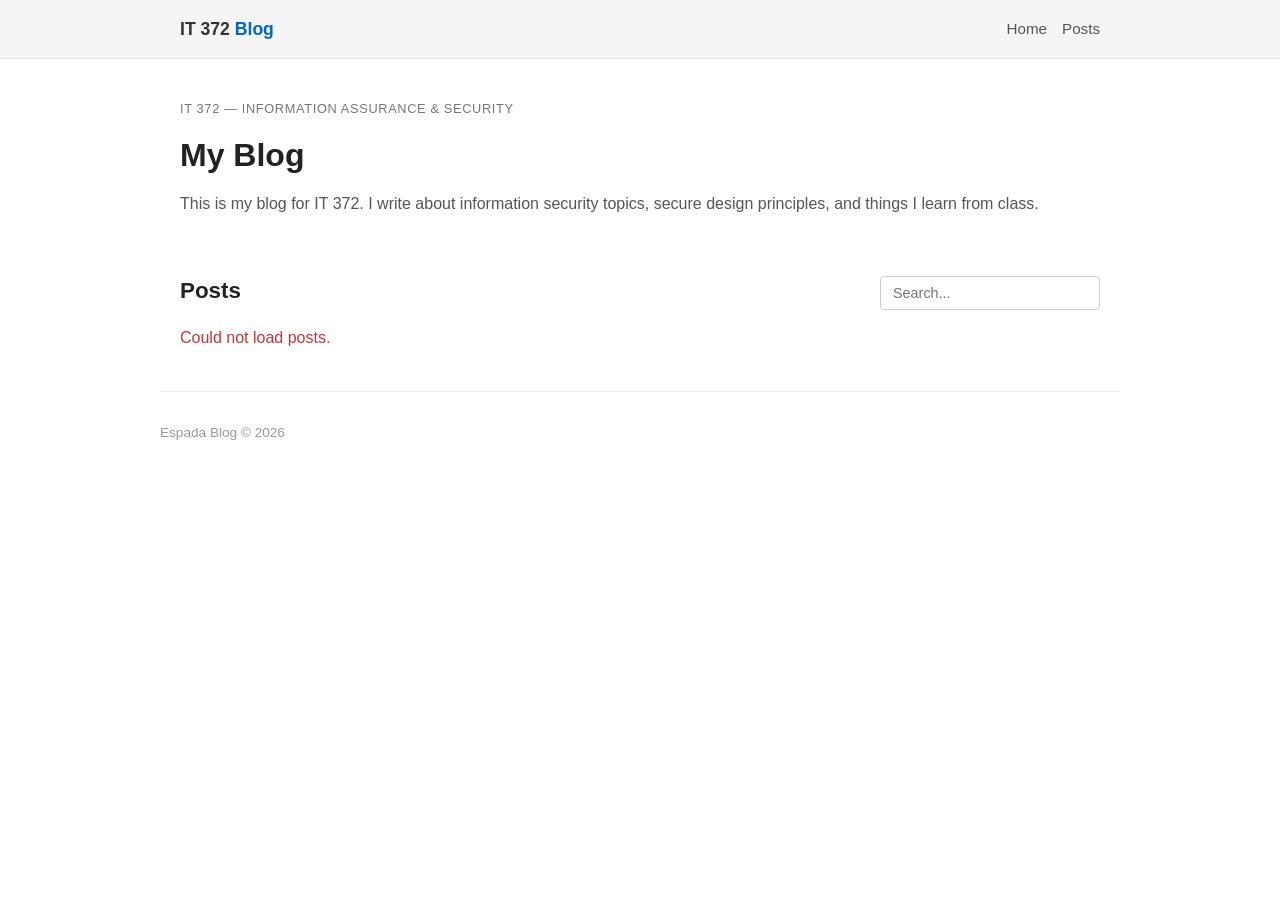
==== commit b7b6be82: "chore: rename IT 372 Blog to Espada Blog across site pages" ====
--- a/index.html
+++ b/index.html
@@ -23,7 +23,7 @@
 
   <section class="hero">
     <p class="eyebrow">IT 372 — Information Assurance & Security</p>
-    <h1>My Security Blog</h1>
+    <h1>My Blog</h1>
     <p class="lead">
       This is my blog for IT 372. I write about information security topics,
       secure design principles, and things I learn from class.
@@ -49,7 +49,7 @@
 </main>
 
 <footer class="wrap footer">
-  IT 372 Blog &copy; 2026
+  Espada Blog &copy; 2026
 </footer>
 
 <script src="app.js"></script>
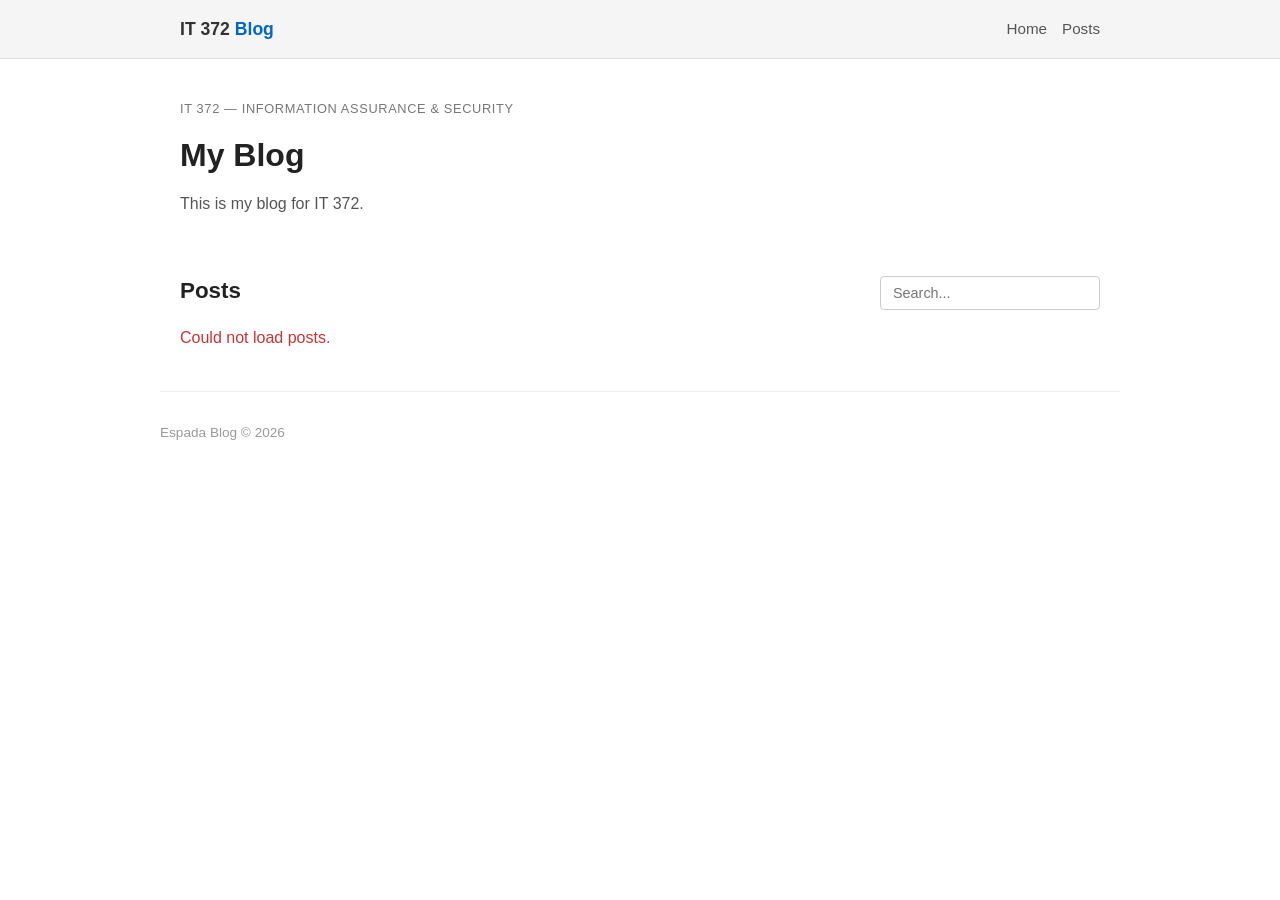
==== commit 93ed9b4d: "chore: update blog title and shorten description text" ====
--- a/index.html
+++ b/index.html
@@ -3,7 +3,7 @@
 <head>
   <meta charset="utf-8">
   <meta name="viewport" content="width=device-width, initial-scale=1">
-  <title>IT 372 Blog - Vincent</title>
+  <title>Espada's Blog - Vincent</title>
   <meta name="description" content="My blog for IT 372 Information Assurance and Security.">
   <link rel="stylesheet" href="style.css">
 </head>
@@ -25,8 +25,7 @@
     <p class="eyebrow">IT 372 — Information Assurance & Security</p>
     <h1>My Blog</h1>
     <p class="lead">
-      This is my blog for IT 372. I write about information security topics,
-      secure design principles, and things I learn from class.
+      This is my blog for IT 372.
     </p>
   </section>
 
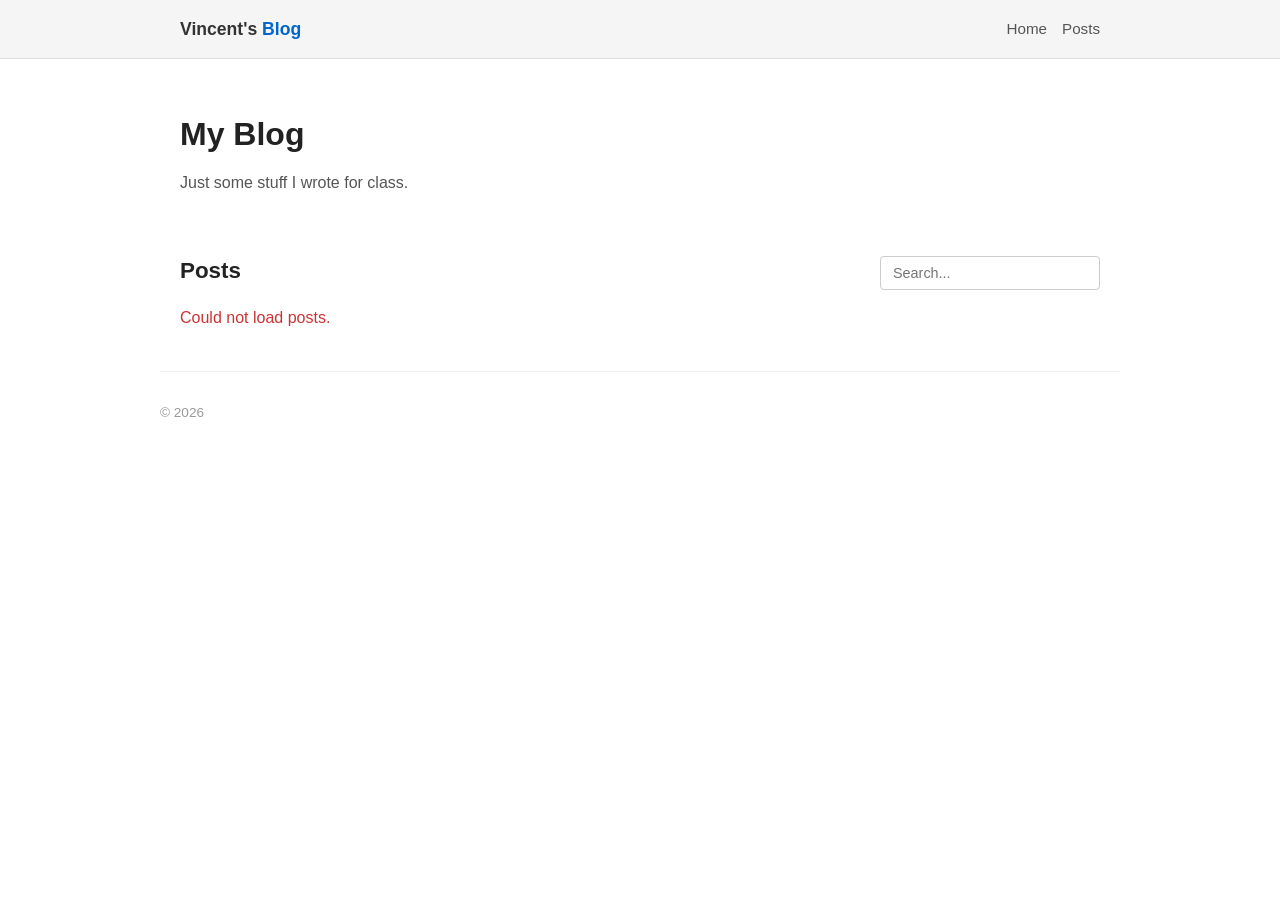
==== commit 9dc9eab1: "change things" ====
--- a/index.html
+++ b/index.html
@@ -3,15 +3,15 @@
 <head>
   <meta charset="utf-8">
   <meta name="viewport" content="width=device-width, initial-scale=1">
-  <title>Espada's Blog - Vincent</title>
-  <meta name="description" content="My blog for IT 372 Information Assurance and Security.">
+  <title>Blog - Vincent</title>
+  <meta name="description" content="Vincent's blog about information security.">
   <link rel="stylesheet" href="style.css">
 </head>
 <body>
 
 <header class="site-header">
   <div class="wrap nav">
-    <a class="brand" href="/">IT 372 <span>Blog</span></a>
+    <a class="brand" href="/">Vincent's <span>Blog</span></a>
     <nav>
       <a href="/">Home</a>
       <a href="#posts">Posts</a>
@@ -22,10 +22,9 @@
 <main class="wrap">
 
   <section class="hero">
-    <p class="eyebrow">IT 372 — Information Assurance & Security</p>
     <h1>My Blog</h1>
     <p class="lead">
-      This is my blog for IT 372.
+      Just some stuff I wrote for class.
     </p>
   </section>
 
@@ -48,7 +47,7 @@
 </main>
 
 <footer class="wrap footer">
-  Espada Blog &copy; 2026
+  &copy; 2026
 </footer>
 
 <script src="app.js"></script>
